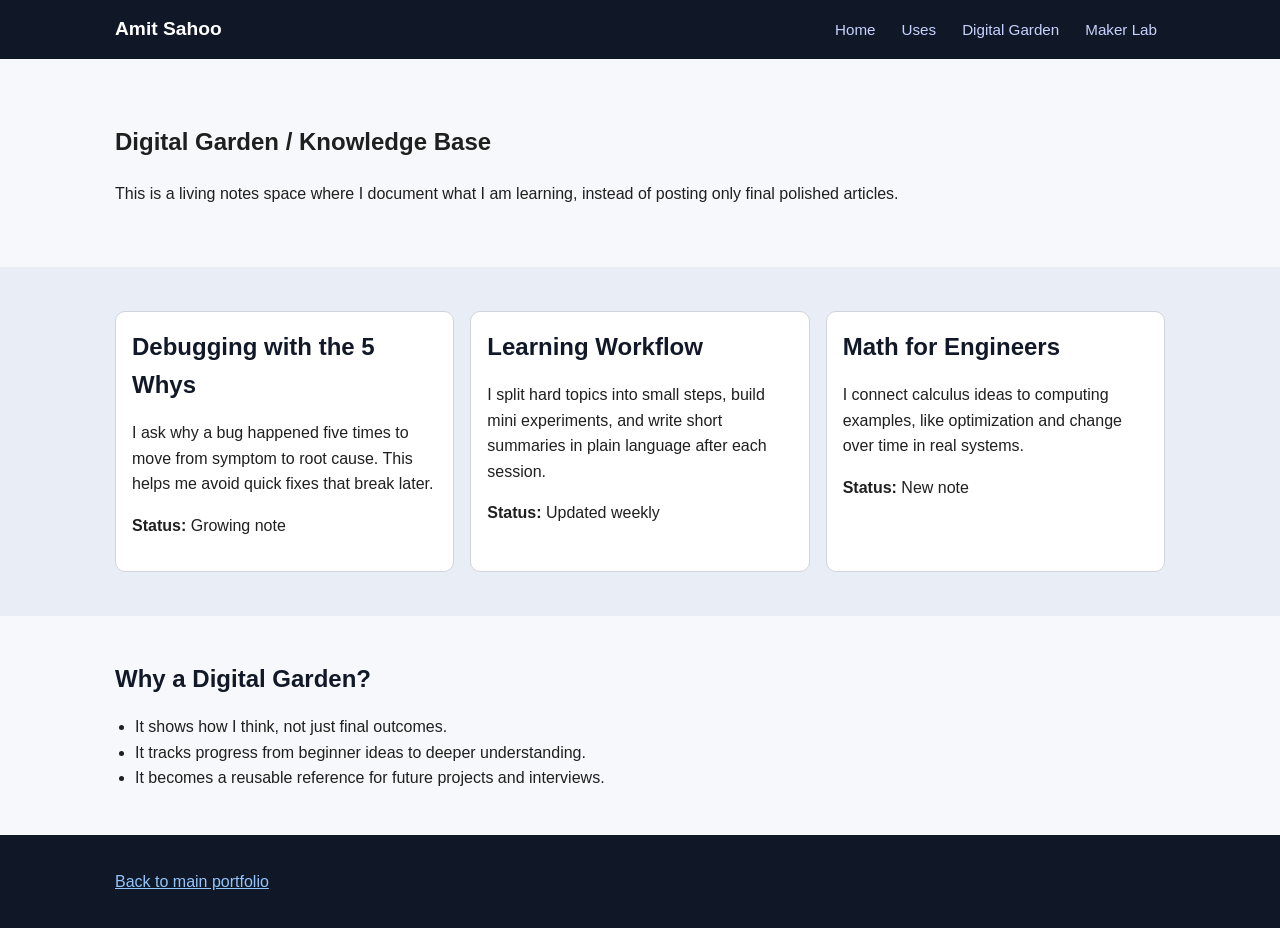
==== digital-garden.html @ 65211c7f "Add initial portfolio website files and link checker script" ====
<!DOCTYPE html>
<html lang="en">
<head>
  <meta charset="UTF-8">
  <meta name="viewport" content="width=device-width, initial-scale=1.0">
  <title>Digital Garden | Amit Sahoo</title>
  <link rel="stylesheet" href="style.css">
</head>
<body>
  <header class="site-header">
    <div class="container header-row">
      <a class="site-title" href="index.html">Amit Sahoo</a>
      <nav>
        <ul class="nav-list">
          <li><a href="./index.html">Home</a></li>
          <li><a href="./uses.html">Uses</a></li>
          <li><a href="./digital-garden.html">Digital Garden</a></li>
          <li><a href="./maker-lab.html">Maker Lab</a></li>
        </ul>
      </nav>
    </div>
  </header>

  <main>
    <section class="section container">
      <h1>Digital Garden / Knowledge Base</h1>
      <p>
        This is a living notes space where I document what I am learning,
        instead of posting only final polished articles.
      </p>
    </section>

    <section class="section section-muted">
      <div class="container card-row">
        <!-- Note card 1: debugging method -->
        <article class="card">
          <h2>Debugging with the 5 Whys</h2>
          <p>
            I ask why a bug happened five times to move from symptom
            to root cause. This helps me avoid quick fixes that break later.
          </p>
          <p><strong>Status:</strong> Growing note</p>
        </article>

        <!-- Note card 2: study process -->
        <article class="card">
          <h2>Learning Workflow</h2>
          <p>
            I split hard topics into small steps, build mini experiments,
            and write short summaries in plain language after each session.
          </p>
          <p><strong>Status:</strong> Updated weekly</p>
        </article>

        <!-- Note card 3: calculus + coding connection -->
        <article class="card">
          <h2>Math for Engineers</h2>
          <p>
            I connect calculus ideas to computing examples,
            like optimization and change over time in real systems.
          </p>
          <p><strong>Status:</strong> New note</p>
        </article>
      </div>
    </section>

    <section class="section container">
      <h2>Why a Digital Garden?</h2>
      <ul class="simple-list">
        <li>It shows how I think, not just final outcomes.</li>
        <li>It tracks progress from beginner ideas to deeper understanding.</li>
        <li>It becomes a reusable reference for future projects and interviews.</li>
      </ul>
    </section>
  </main>

  <footer class="site-footer">
    <div class="container">
      <p><a href="./index.html">Back to main portfolio</a></p>
    </div>
  </footer>
</body>
</html>
---- style.css ----
/* ------------------------------
   Basic page styles
   ------------------------------ */

* {
  box-sizing: border-box;
}

body {
  margin: 0;
  font-family: Arial, sans-serif;
  line-height: 1.6;
  color: #1f1f1f;
  background-color: #f7f8fb;
}

img {
  max-width: 100%;
  display: block;
}

/* Shared width container so content stays readable on large screens */
.container {
  width: 90%;
  max-width: 1050px;
  margin: 0 auto;
}

/* ------------------------------
   Header and navigation
   ------------------------------ */

.site-header {
  background-color: #101827;
  position: sticky;
  top: 0;
  z-index: 20;
}

.header-row {
  display: flex;
  justify-content: space-between;
  align-items: center;
  gap: 16px;
  padding: 14px 0;
}

.site-title {
  color: #ffffff;
  text-decoration: none;
  font-size: 1.2rem;
  font-weight: bold;
}

.nav-list {
  list-style: none;
  display: flex;
  flex-wrap: wrap;
  gap: 10px;
  margin: 0;
  padding: 0;
}

.nav-list a {
  color: #c7d2fe;
  text-decoration: none;
  padding: 6px 8px;
  border-radius: 5px;
  font-size: 0.95rem;
}

.nav-list a:hover {
  background-color: #1f2937;
  color: #ffffff;
}

/* ------------------------------
   Hero section
   ------------------------------ */

.hero-section {
  background-image: url("img/hero-bg.jpg");
  background-size: cover;
  background-position: center;
  min-height: 320px;
}

.hero-overlay {
  background-color: rgba(16, 24, 39, 0.72);
  min-height: 320px;
  display: flex;
  align-items: center;
}

.hero-content {
  color: #ffffff;
  padding: 40px 0;
}

.hero-content h1 {
  margin-top: 0;
  margin-bottom: 8px;
  font-size: 2rem;
}

.button {
  display: inline-block;
  margin-top: 14px;
  background-color: #f59e0b;
  color: #111827;
  text-decoration: none;
  padding: 10px 16px;
  border-radius: 6px;
  font-weight: bold;
}

.button:hover {
  background-color: #fbbf24;
}

/* ------------------------------
   Shared section and card styles
   ------------------------------ */

.section {
  padding: 44px 0;
}

.section-muted {
  background-color: #e9edf5;
}

h2 {
  margin-top: 0;
  margin-bottom: 16px;
  color: #111827;
}

.split-layout {
  display: flex;
  flex-wrap: wrap;
  gap: 20px;
  align-items: center;
}

.profile-image {
  width: 200px;
  border-radius: 10px;
  border: 4px solid #d1d5db;
}

.card-row {
  display: flex;
  flex-wrap: wrap;
  gap: 16px;
}

.card {
  flex: 1 1 220px;
  background-color: #ffffff;
  border: 1px solid #d1d5db;
  border-radius: 10px;
  padding: 16px;
}

.timeline-item {
  background-color: #ffffff;
  border-left: 5px solid #334155;
  padding: 14px 16px;
  margin-bottom: 14px;
  border-radius: 8px;
}

.meta {
  color: #475569;
  font-size: 0.95rem;
}

.simple-list {
  padding-left: 20px;
  margin-bottom: 0;
}

/* ------------------------------
   Footer styles
   ------------------------------ */

.site-footer {
  background-color: #101827;
  color: #e5e7eb;
  padding: 18px 0;
}

.site-footer a {
  color: #93c5fd;
}

/* ------------------------------
   Small screen improvements
   ------------------------------ */

@media (max-width: 680px) {
  .header-row {
    flex-direction: column;
    align-items: flex-start;
  }

  .hero-content h1 {
    font-size: 1.6rem;
  }

  .profile-image {
    width: 150px;
  }
}
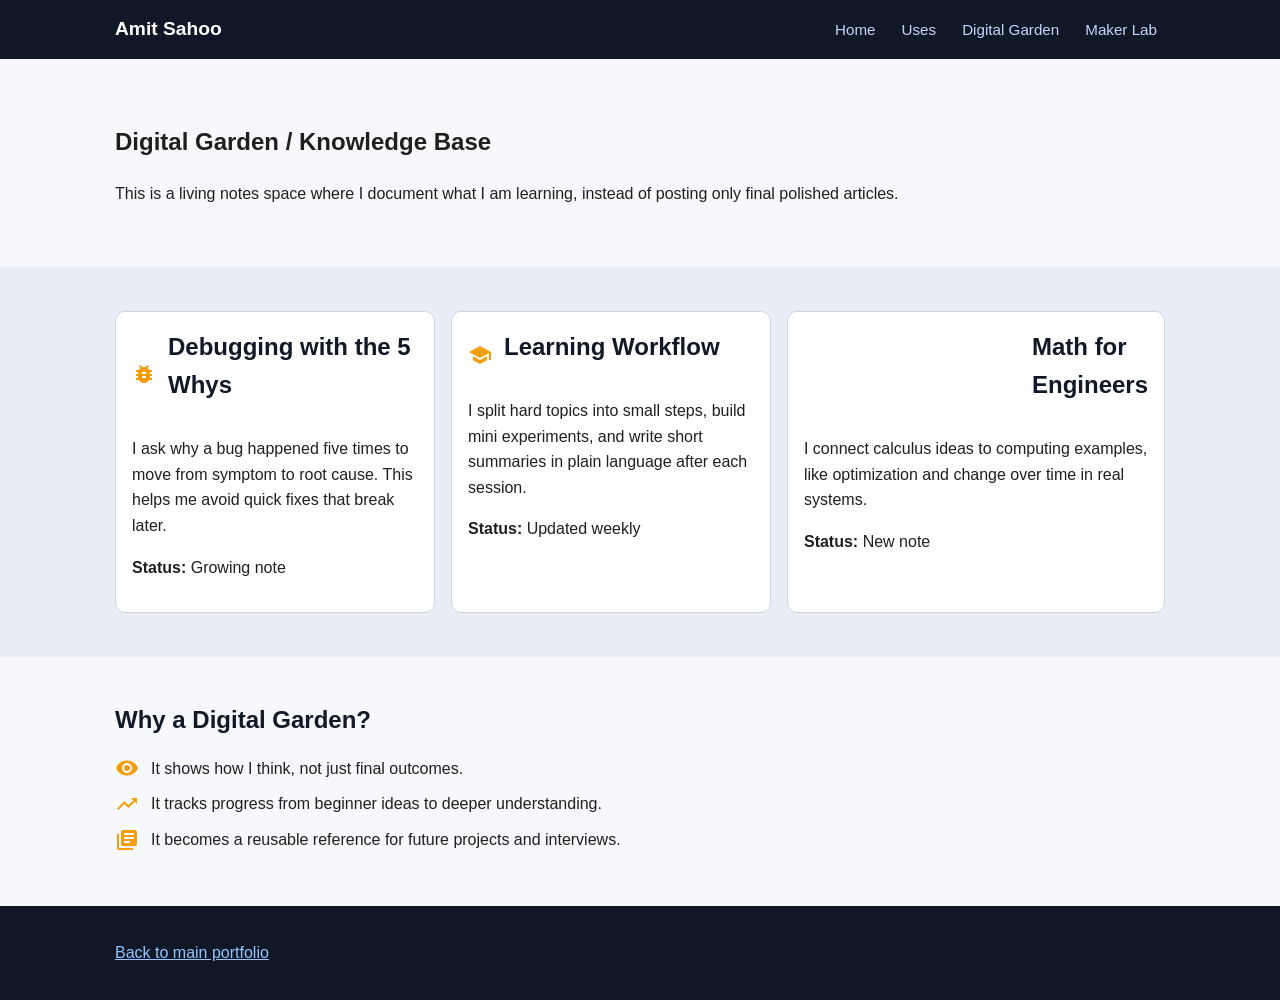
==== commit e23a52cb: "Enhance digital garden and portfolio pages with Material Icons for improved visual appeal and clarit" ====
--- a/digital-garden.html
+++ b/digital-garden.html
@@ -5,11 +5,13 @@
   <meta name="viewport" content="width=device-width, initial-scale=1.0">
   <title>Digital Garden | Amit Sahoo</title>
   <link rel="stylesheet" href="style.css">
+  <!-- Google Material Icons library for great-looking skill icons -->
+  <link rel="stylesheet" href="https://fonts.googleapis.com/icon?family=Material+Icons">
 </head>
 <body>
   <header class="site-header">
     <div class="container header-row">
-      <a class="site-title" href="index.html">Amit Sahoo</a>
+      <a class="site-title" href="./index.html">Amit Sahoo</a>
       <nav>
         <ul class="nav-list">
           <li><a href="./index.html">Home</a></li>
@@ -32,9 +34,12 @@
 
     <section class="section section-muted">
       <div class="container card-row">
-        <!-- Note card 1: debugging method -->
+        <!-- Note card 1: debugging method with icon -->
         <article class="card">
-          <h2>Debugging with the 5 Whys</h2>
+          <div class="card-icon-header">
+            <span class="material-icons card-icon">bug_report</span>
+            <h2>Debugging with the 5 Whys</h2>
+          </div>
           <p>
             I ask why a bug happened five times to move from symptom
             to root cause. This helps me avoid quick fixes that break later.
@@ -42,9 +47,12 @@
           <p><strong>Status:</strong> Growing note</p>
         </article>
 
-        <!-- Note card 2: study process -->
+        <!-- Note card 2: study process with icon -->
         <article class="card">
-          <h2>Learning Workflow</h2>
+          <div class="card-icon-header">
+            <span class="material-icons card-icon">school</span>
+            <h2>Learning Workflow</h2>
+          </div>
           <p>
             I split hard topics into small steps, build mini experiments,
             and write short summaries in plain language after each session.
@@ -52,9 +60,12 @@
           <p><strong>Status:</strong> Updated weekly</p>
         </article>
 
-        <!-- Note card 3: calculus + coding connection -->
+        <!-- Note card 3: calculus + coding connection with icon -->
         <article class="card">
-          <h2>Math for Engineers</h2>
+          <div class="card-icon-header">
+            <span class="material-icons card-icon">calculate</span>
+            <h2>Math for Engineers</h2>
+          </div>
           <p>
             I connect calculus ideas to computing examples,
             like optimization and change over time in real systems.
@@ -66,10 +77,10 @@
 
     <section class="section container">
       <h2>Why a Digital Garden?</h2>
-      <ul class="simple-list">
-        <li>It shows how I think, not just final outcomes.</li>
-        <li>It tracks progress from beginner ideas to deeper understanding.</li>
-        <li>It becomes a reusable reference for future projects and interviews.</li>
+      <ul class="icon-list">
+        <li><span class="material-icons list-icon">visibility</span> It shows how I think, not just final outcomes.</li>
+        <li><span class="material-icons list-icon">trending_up</span> It tracks progress from beginner ideas to deeper understanding.</li>
+        <li><span class="material-icons list-icon">library_books</span> It becomes a reusable reference for future projects and interviews.</li>
       </ul>
     </section>
   </main>
@@ -81,5 +92,3 @@
   </footer>
 </body>
 </html>
-
-
--- a/style.css
+++ b/style.css
@@ -195,6 +195,81 @@
   color: #93c5fd;
 }
 
+/* Icon styles for Material Icons in skill cards */
+.card-icon-header {
+  display: flex;
+  align-items: center;
+  gap: 12px;
+  margin-bottom: 12px;
+}
+
+.card-icon {
+  font-size: 28px;
+  color: #f59e0b;
+}
+
+.card h3 {
+  margin: 0;
+}
+
+/* Timeline item headers with icons */
+.item-header-icon {
+  display: flex;
+  align-items: center;
+  gap: 12px;
+  margin-bottom: 8px;
+}
+
+.item-icon {
+  font-size: 24px;
+  color: #f59e0b;
+  flex-shrink: 0;
+}
+
+.item-header-icon h3 {
+  margin: 0;
+}
+
+/* Lists with icons (certifications, contact info) */
+.icon-list {
+  list-style: none;
+  padding: 0;
+  margin: 0;
+}
+
+.icon-list li {
+  display: flex;
+  align-items: center;
+  gap: 12px;
+  margin-bottom: 10px;
+}
+
+.list-icon {
+  font-size: 20px;
+  color: #f59e0b;
+  flex-shrink: 0;
+}
+
+/* Contact section styling */
+.contact-list {
+  list-style: none;
+  padding: 0;
+  margin: 0;
+}
+
+.contact-list li {
+  display: flex;
+  align-items: center;
+  gap: 12px;
+  margin-bottom: 12px;
+}
+
+.contact-icon {
+  font-size: 22px;
+  color: #f59e0b;
+  flex-shrink: 0;
+}
+
 /* ------------------------------
    Small screen improvements
    ------------------------------ */
